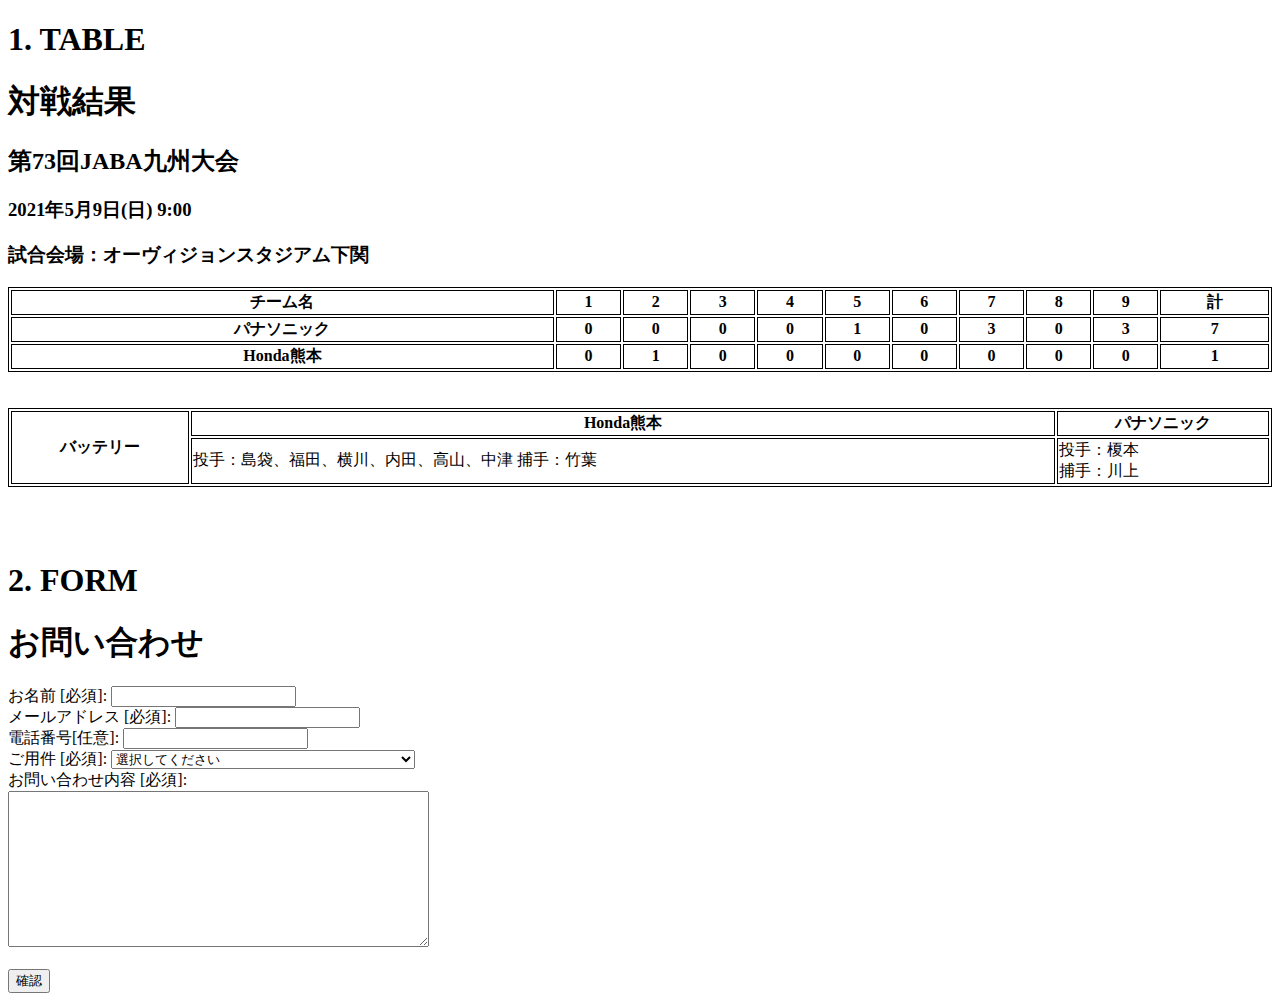
==== table-form/index.html @ 72b30339 "updatepatch" ====
<!DOCTYPE html>
<html lang="en">
<head>
    <meta charset="UTF-8">
    <meta name="viewport" content="width=device-width, initial-scale=1.0">
    <title>Document</title>
    <style>
        table, th, td {
            border: solid 1px black;
        }
    </style>
</head>
<body>
    <h1>1. TABLE</h1>
    <h1>対戦結果</h1>
    <h2>第73回JABA九州大会</h2>
    <h3>2021年5月9日(日) 9:00</h3>
    <h3>試合会場：オーヴィジョンスタジアム下関</h3>

<table style="width:100%">
    <tr>
        <th>チーム名</th>
        <th>1</th>
        <th>2</th>
        <th>3</th>
        <th>4</th>
        <th>5</th>
        <th>6</th>
        <th>7</th>
        <th>8</th>
        <th>9</th>
        <th>計</th>
    </tr>
    <tr>
        <th>パナソニック</th>
        <th>0</th>
        <th>0</th>
        <th>0</th>
        <th>0</th>
        <th>1</th>
        <th>0</th>
        <th>3</th>
        <th>0</th>
        <th>3</th>
        <th>7</th>
    </tr>
    <tr>
        <th>Honda熊本</th>
        <th>0</th>
        <th>1</th>
        <th>0</th>
        <th>0</th>
        <th>0</th>
        <th>0</th>
        <th>0</th>
        <th>0</th>
        <th>0</th>
        <th>1</th>
    </tr>
</table>
<br><br>
<table style="width:100%">
    <tr>
        <th rowspan="2">バッテリー</th>
        <th colspan="5">Honda熊本</th>
        <th colspan="5">パナソニック</th>
    </tr>
    <tr>
        <td colspan="5">投手：島袋、福田、横川、内田、高山、中津
            捕手：竹葉</td>
        <td colspan="5">投手：榎本<br>
            捕手：川上</td>
    </tr>
</table>
<br><br><br>
    <h1>2. FORM</h1>
    <h1>お問い合わせ</h1>

    <form>
        <label for="お名前 [必須]">お名前 [必須]:</label>
        <input type="text" id="お名前 [必須]" name="お名前 [必須]"><br>
        <label for="メールアドレス [必須]">メールアドレス [必須]:</label>
        <input type="text" id="メールアドレス [必須]" name="メールアドレス [必須]"><br>
        <label for="電話番号[任意]">電話番号[任意]:</label>
        <input type="text" id="電話番号[任意]" name="電話番号[任意]"><br>
        <label for="ご用件 [必須]">ご用件 [必須]:</label>
            <select id="選択してください" name="選択してください">
                <option hidden>
                    選択してください
                </option>
                <option value="書籍についてのご質問(個人のお客様)">書籍についてのご質問(個人のお客様)</option>
                <option value="書籍についてのご質問(取次・書店様)">書籍についてのご質問(取次・書店様)</option>
                <option value="書籍についてのご質問(メディア関係者様)">書籍についてのご質問(メディア関係者様)</option>
                <option value="アルバイト・パートに関するお問い合わせ">アルバイト・パートに関するお問い合わせ</option>
                <option value="仕事のご依頼・お問い合わせ">仕事のご依頼・お問い合わせ</option>
                <option value="外部スタッフのご希望(フリーの方、制作会社様)">外部スタッフのご希望(フリーの方、制作会社様)</option>
                <option value="その他のお問合せ">その他のお問合せ</option>
            </select><br>
            <label for="お問い合わせ内容 [必須]">お問い合わせ内容 [必須]:</label><br>
            <textarea name="お問い合わせ内容 [必須]" id="" cols="50" rows="10"></textarea><br><br>
            <input type="submit" value="確認">
    </body>
</html>
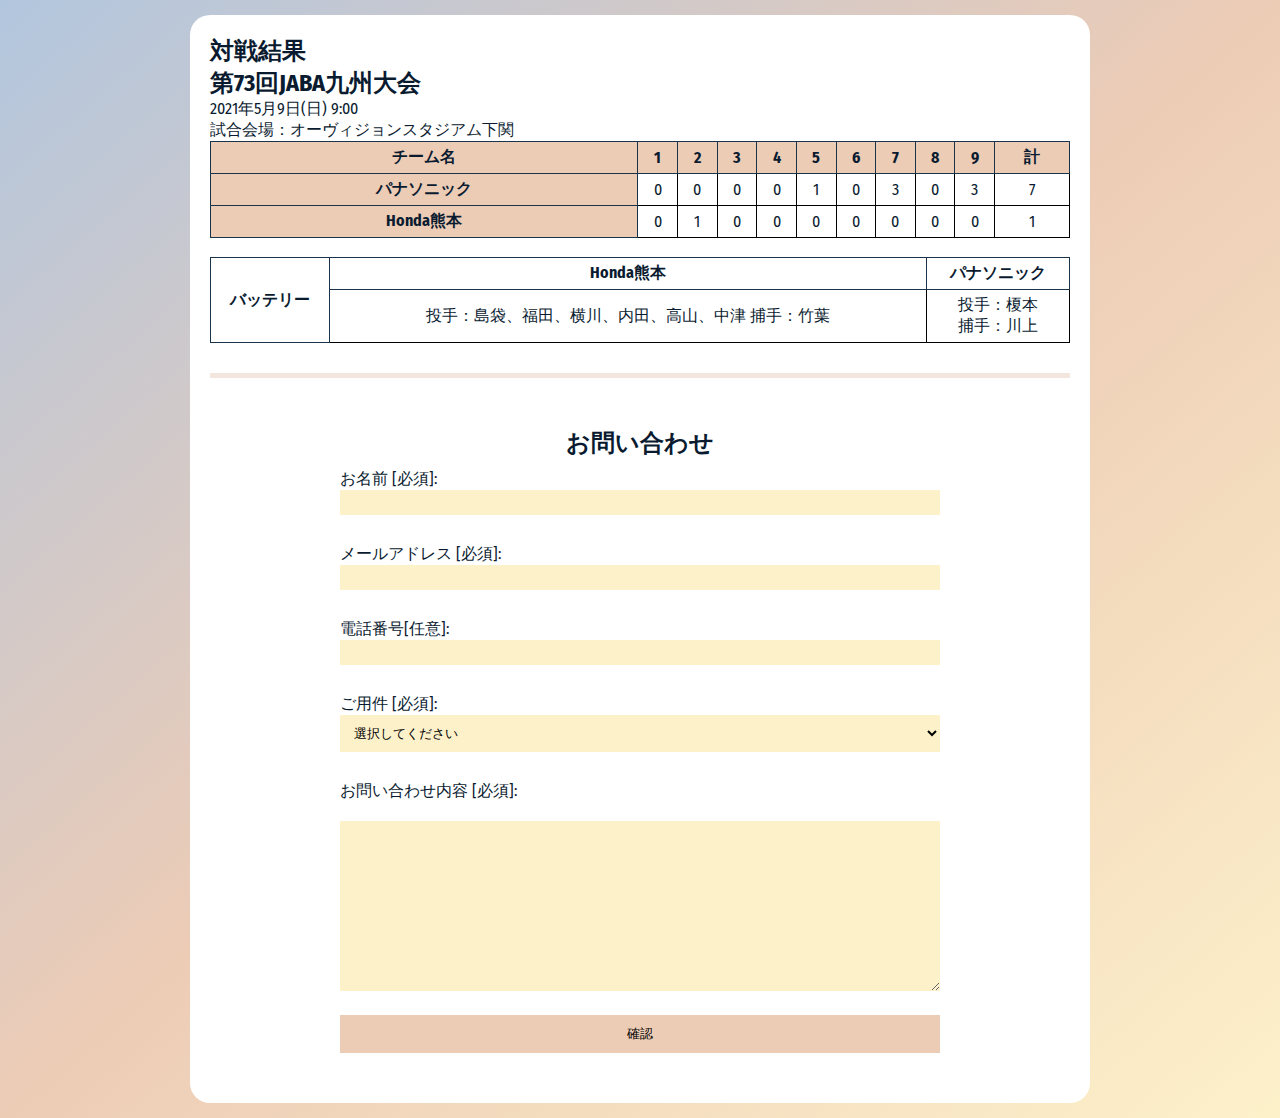
==== commit dea34682: "Test" ====
--- a/table-form/index.html
+++ b/table-form/index.html
@@ -4,100 +4,127 @@
     <meta charset="UTF-8">
     <meta name="viewport" content="width=device-width, initial-scale=1.0">
     <title>Document</title>
+    <link rel="stylesheet"
+    href="table-from-style.css">
     <style>
         table, th, td {
             border: solid 1px black;
         }
     </style>
 </head>
-<body>
-    <h1>1. TABLE</h1>
-    <h1>対戦結果</h1>
-    <h2>第73回JABA九州大会</h2>
-    <h3>2021年5月9日(日) 9:00</h3>
-    <h3>試合会場：オーヴィジョンスタジアム下関</h3>
-
-<table style="width:100%">
-    <tr>
-        <th>チーム名</th>
-        <th>1</th>
-        <th>2</th>
-        <th>3</th>
-        <th>4</th>
-        <th>5</th>
-        <th>6</th>
-        <th>7</th>
-        <th>8</th>
-        <th>9</th>
-        <th>計</th>
-    </tr>
-    <tr>
-        <th>パナソニック</th>
-        <th>0</th>
-        <th>0</th>
-        <th>0</th>
-        <th>0</th>
-        <th>1</th>
-        <th>0</th>
-        <th>3</th>
-        <th>0</th>
-        <th>3</th>
-        <th>7</th>
-    </tr>
-    <tr>
-        <th>Honda熊本</th>
-        <th>0</th>
-        <th>1</th>
-        <th>0</th>
-        <th>0</th>
-        <th>0</th>
-        <th>0</th>
-        <th>0</th>
-        <th>0</th>
-        <th>0</th>
-        <th>1</th>
-    </tr>
-</table>
-<br><br>
-<table style="width:100%">
-    <tr>
-        <th rowspan="2">バッテリー</th>
-        <th colspan="5">Honda熊本</th>
-        <th colspan="5">パナソニック</th>
-    </tr>
-    <tr>
-        <td colspan="5">投手：島袋、福田、横川、内田、高山、中津
-            捕手：竹葉</td>
-        <td colspan="5">投手：榎本<br>
-            捕手：川上</td>
-    </tr>
-</table>
-<br><br><br>
-    <h1>2. FORM</h1>
-    <h1>お問い合わせ</h1>
-
-    <form>
-        <label for="お名前 [必須]">お名前 [必須]:</label>
-        <input type="text" id="お名前 [必須]" name="お名前 [必須]"><br>
-        <label for="メールアドレス [必須]">メールアドレス [必須]:</label>
-        <input type="text" id="メールアドレス [必須]" name="メールアドレス [必須]"><br>
-        <label for="電話番号[任意]">電話番号[任意]:</label>
-        <input type="text" id="電話番号[任意]" name="電話番号[任意]"><br>
-        <label for="ご用件 [必須]">ご用件 [必須]:</label>
-            <select id="選択してください" name="選択してください">
-                <option hidden>
-                    選択してください
-                </option>
-                <option value="書籍についてのご質問(個人のお客様)">書籍についてのご質問(個人のお客様)</option>
-                <option value="書籍についてのご質問(取次・書店様)">書籍についてのご質問(取次・書店様)</option>
-                <option value="書籍についてのご質問(メディア関係者様)">書籍についてのご質問(メディア関係者様)</option>
-                <option value="アルバイト・パートに関するお問い合わせ">アルバイト・パートに関するお問い合わせ</option>
-                <option value="仕事のご依頼・お問い合わせ">仕事のご依頼・お問い合わせ</option>
-                <option value="外部スタッフのご希望(フリーの方、制作会社様)">外部スタッフのご希望(フリーの方、制作会社様)</option>
-                <option value="その他のお問合せ">その他のお問合せ</option>
-            </select><br>
-            <label for="お問い合わせ内容 [必須]">お問い合わせ内容 [必須]:</label><br>
-            <textarea name="お問い合わせ内容 [必須]" id="" cols="50" rows="10"></textarea><br><br>
-            <input type="submit" value="確認">
-    </body>
+<body id="tb-form">
+    <div class="container">
+        <div class="tables">
+            <div>
+                <h2>対戦結果</h2>
+                <h2>第73回JABA九州大会</h2>
+                <p>
+                   2021年5月9日(日) 9:00
+                   <br>
+                   試合会場：オーヴィジョンスタジアム下関
+                </p>
+            </div>
+            <div class="first-table">
+                <div></div>
+                <div></div>
+                <div></div>
+                <table>
+                <tbody>
+                    <tr>
+                        <th>チーム名</th>
+                        <th>1</th>
+                        <th>2</th>
+                        <th>3</th>
+                        <th>4</th>
+                        <th>5</th>
+                        <th>6</th>
+                        <th>7</th>
+                        <th>8</th>
+                        <th>9</th>
+                        <th>計</th>
+                    </tr>
+                    <tr>
+                        <th>パナソニック</th>
+                        <td>0</td>
+                        <td>0</td>
+                        <td>0</td>
+                        <td>0</td>
+                        <td>1</td>
+                        <td>0</td>
+                        <td>3</td>
+                        <td>0</td>
+                        <td>3</td>
+                        <td>7</td>
+                    </tr>
+                    <tr>
+                        <th>Honda熊本</th>
+                        <td>0</td>
+                        <td>1</td>
+                        <td>0</td>
+                        <td>0</td>
+                        <td>0</td>
+                        <td>0</td>
+                        <td>0</td>
+                        <td>0</td>
+                        <td>0</td>
+                        <td>1</td>
+                    </tr>
+                </tbody>
+                </table>
+            </div>
+            <br>
+            <div class="second-table">
+                <table>
+                    <tr>
+                        <th rowspan="2">バッテリー</th>
+                        <th colspan="5">Honda熊本</th>
+                        <th colspan="5">パナソニック</th>
+                    </tr>
+                    <tr>
+                        <td colspan="5">投手：島袋、福田、横川、内田、高山、中津
+                            捕手：竹葉</td>
+                        <td colspan="5">投手：榎本<br>
+                            捕手：川上</td>
+                    </tr>
+                </table>
+            </div>
+        </div>
+            <br>
+            <div class="form">
+                <h2>お問い合わせ</h2>
+                <form>
+                    <div>
+                        <label for="お名前 [必須]">お名前 [必須]:</label>
+                        <input type="text" id="お名前 [必須]" name="お名前 [必須]"><br>
+                    </div>
+                    <div>
+                        <label for="メールアドレス [必須]">メールアドレス [必須]:</label>
+                        <input type="text" id="メールアドレス [必須]" name="メールアドレス [必須]"><br>
+                    </div>
+                    <div>
+                        <label for="電話番号[任意]">電話番号[任意]:</label>
+                        <input type="text" id="電話番号[任意]" name="電話番号[任意]"><br>
+                    </div>
+                    <div>
+                        <label for="ご用件 [必須]">ご用件 [必須]:</label>
+                        <select id="選択してください" name="選択してください">
+                            <option hidden>選択してください</option>
+                            <option value="書籍についてのご質問(個人のお客様)">書籍についてのご質問(個人のお客様)</option>
+                            <option value="書籍についてのご質問(取次・書店様)">書籍についてのご質問(取次・書店様)</option>
+                            <option value="書籍についてのご質問(メディア関係者様)">書籍についてのご質問(メディア関係者様)</option>
+                            <option value="アルバイト・パートに関するお問い合わせ">アルバイト・パートに関するお問い合わせ</option>
+                            <option value="仕事のご依頼・お問い合わせ">仕事のご依頼・お問い合わせ</option>
+                            <option value="外部スタッフのご希望(フリーの方、制作会社様)">外部スタッフのご希望(フリーの方、制作会社様)</option>
+                            <option value="その他のお問合せ">その他のお問合せ</option>
+                        </select><br>
+                    </div>
+                    <div>
+                        <label for="お問い合わせ内容 [必須]">お問い合わせ内容 [必須]:</label><br>
+                        <textarea name="お問い合わせ内容 [必須]" id="" cols="50" rows="10"></textarea>
+                    </div>
+                    <button type="submit" >確認</button>
+                </form>
+            </div>
+    </div>
+</body>
 </html>--- a/table-form/table-from-style.css
+++ b/table-form/table-from-style.css
@@ -0,0 +1,194 @@
+@import url('https://fonts.googleapis.com/css2?family=Caveat+Brush&family=Fira+Sans+Condensed&family=Gluten&family=Gochi+Hand&family=Rock+Salt&family=Salsa&display=swap');
+*   {
+    margin: 0;
+    padding: 0;
+    box-sizing: border-box;
+}
+body {
+    font-family: 'Fira Sans Condensed', sans-serif;
+    color: #0a1b30;
+    padding: 15px 0;
+}
+div {
+    display: block;
+}
+#tb-form {
+    background-image: linear-gradient(to bottom right,#b2c6de, #edccb6, #fdf1ca); 
+    padding: 15px 0;
+}
+.container {
+    background-color: #fff;
+    border-radius: 20px;
+    padding: 20px;
+    width: 100%;
+    max-width: 900px;
+    margin: 0 auto;
+    padding-bottom: 50px;
+}
+.container{
+    width: 100%;
+    max-width: 900px;
+    margin: 0 auto;
+}
+.tables {
+    border-bottom: solid 5px #f3e6df;
+    padding-bottom: 30px;
+    margin-bottom: 30px;
+}
+.tables table {
+    width: 100%;
+    border: solid 1px #193341;
+    border-collapse: collapse;
+}
+h2 {
+    display: block;
+    font-size: 1.5em;
+    margin-block-start: 0px;
+    margin-block-end: 0px;
+    margin-inline-start: 0px;
+    margin-inline-end: 0px;
+}
+p {
+    display: block;
+    margin-block-start: 0px;
+    margin-block-end: 0px;
+    margin-inline-start: 0px;
+    margin-inline-end: 0px;
+}
+table {
+    display: table;
+    border-collapse: separate;
+    box-sizing: border-box;
+    text-indent: initial;
+    border-spacing: 2px;
+    border-color: gray;
+}
+table td {
+    padding: 5px 0;
+    text-align: center;
+}
+table, th, td {
+    border: solid 1px #19334a;
+}
+.tables table th .tables table td {
+    padding: 5px 0;
+    text-align: center;
+}
+.first-table table th{
+    background-color: #EDCCB6;
+}
+tbody {
+    display: table-row-group;
+    vertical-align: middle;
+    border-color: inherit;
+}
+tr {
+    display: table-row;
+    vertical-align: inherit;
+    border-color: inherit;
+}
+th {
+    display: table-cell;
+    vertical-align: inherit;
+    font-weight: bold;
+}
+td {
+    display: table-cell;
+    vertical-align: inherit;
+}
+.form h2 {
+    text-align: center;
+}
+form {
+    max-width: 600px;
+    margin: 0 auto;
+    margin-top: 0cm;
+    display: block;
+}
+.form label {
+    width: 100%;
+    display: block;
+    margin-top: 10px;
+}
+label {
+    cursor: default;
+}
+.tables table th {
+    border: solid 1px #19334a;
+    padding: 5px 0;
+    text-align: center;
+}
+.form input, .form select {
+    width: 100%;
+    display: block;
+    background-color:#FDF1CA;
+    border: none;
+    padding: 10px;
+}
+input[type="text" i]{
+    writing-mode: horizontal-tb
+    !important;
+    padding-block: 5px;
+    padding-inline: 2px;
+}
+input {
+    text-rendering: auto;
+    letter-spacing: normal;
+    word-spacing: normal;
+    line-height: normal;
+    text-indent: 0px;
+    text-shadow: none;
+    text-align: start;
+    cursor: text;
+}
+.form textarea {
+    width: 100%;
+    background-color:#FDF1CA;
+    border: none;
+    padding: 10px;
+}
+textarea {
+    font-family: monospace;
+    text-rendering: auto;
+    color: #b2c6de;
+    letter-spacing: normal;
+    word-spacing: normal;
+    line-height: normal;
+    text-transform: none;
+    text-indent: 0px;
+    text-shadow: none;
+    display: inline-block;
+    text-align: start;
+    appearance: auto;
+    -webkit-rtl-ordering: logical;
+    resize: auto;
+    cursor: text;
+    white-space-collapse: preserve;
+    text-wrap: wrap;
+    overflow-wrap: break-word;
+    column-count: initial !important;
+    writing-mode: horizontal-tb !important;
+}
+.form button {
+    width: 100%;
+    background-color: #EDCCB6;
+    color: #000000;
+    padding: 10px;
+    border: none;
+    cursor: pointer;
+    margin-top: 20px;
+}
+button {
+    appearance: auto;
+    text-rendering: auto;
+    letter-spacing: normal;
+    word-spacing: normal;
+    line-height: normal;
+    text-transform: none;
+    text-indent: 0px;
+    text-shadow: none;
+    display: inline-block;
+    text-align: center;
+    padding-block: 1px;
+    padding-inline: 6px;
+}